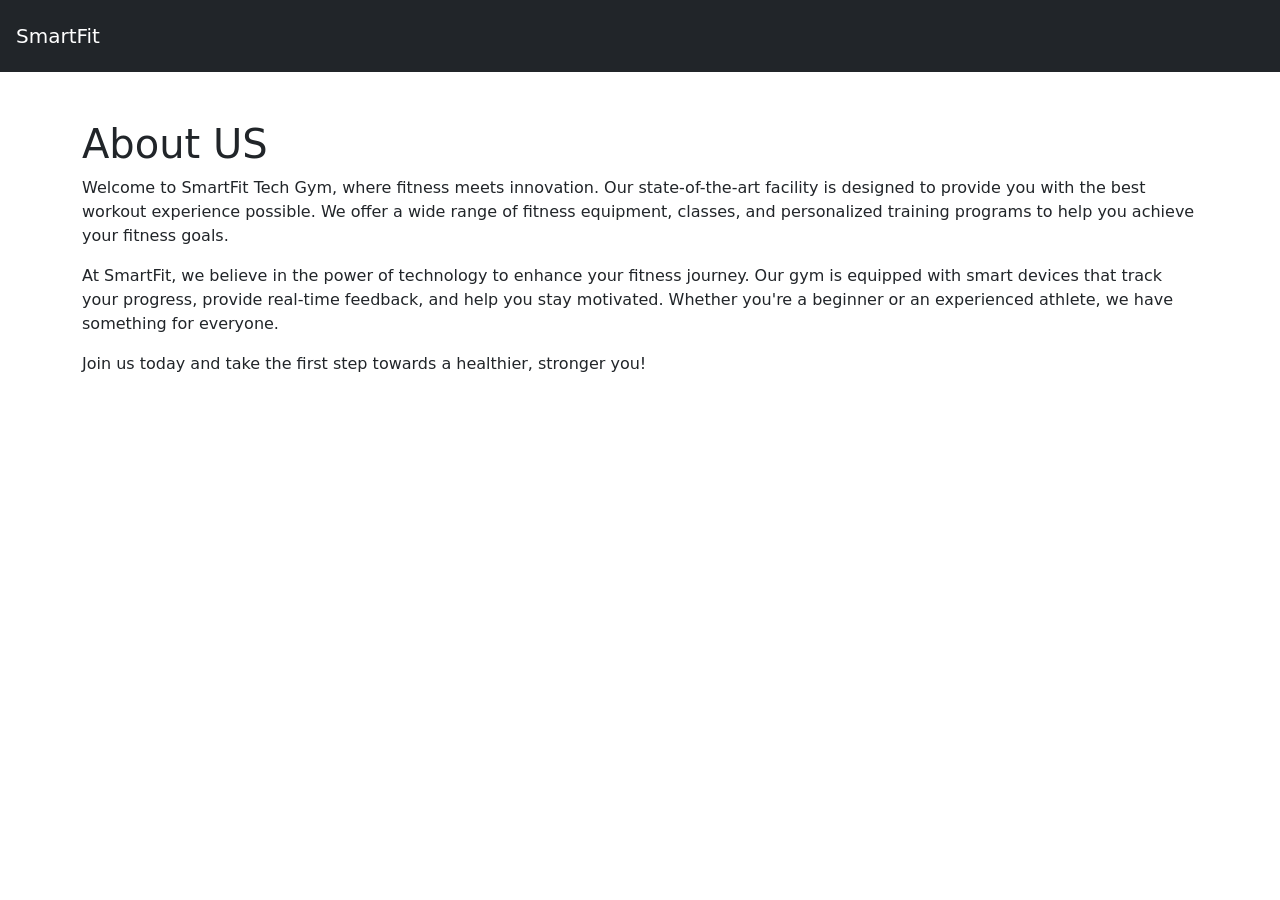
==== about.html @ f925e660 "Creating ABOUT page" ====
<!DOCTYPE html>
<html lang="en">
<head>
    <meta charset="UTF-8">
    <meta name="viewport" content="width=device-width, initial-scale=1.0">
    <title> About</title>

    <link
    href="https://cdn.jsdelivr.net/npm/bootstrap@5.3.0/dist/css/bootstrap.min.css" rel="stylesheet">
    <link rel="stylesheet" href="css/styles.css">
</head>
<body>
   <nav class = " navbar navbar-dark bg-dark p-3">
   <a href="index.html" class="navbar-brand">SmartFit</a>

   </nav>
   <div class="container mt-5">
    <h1>About US</h1>
    <p>Welcome to SmartFit Tech Gym, where fitness meets innovation. Our state-of-the-art facility is designed to provide you with the best workout experience possible. We offer a wide range of fitness equipment, classes, and personalized training programs to help you achieve your fitness goals.</p>
    <p>At SmartFit, we believe in the power of technology to enhance your fitness journey. Our gym is equipped with smart devices that track your progress, provide real-time feedback, and help you stay motivated. Whether you're a beginner or an experienced athlete, we have something for everyone.</p>
    <p>Join us today and take the first step towards a healthier, stronger you!</p>
    </div>
    <script src ="JS/script.js"></script>
</body>
       
</html>
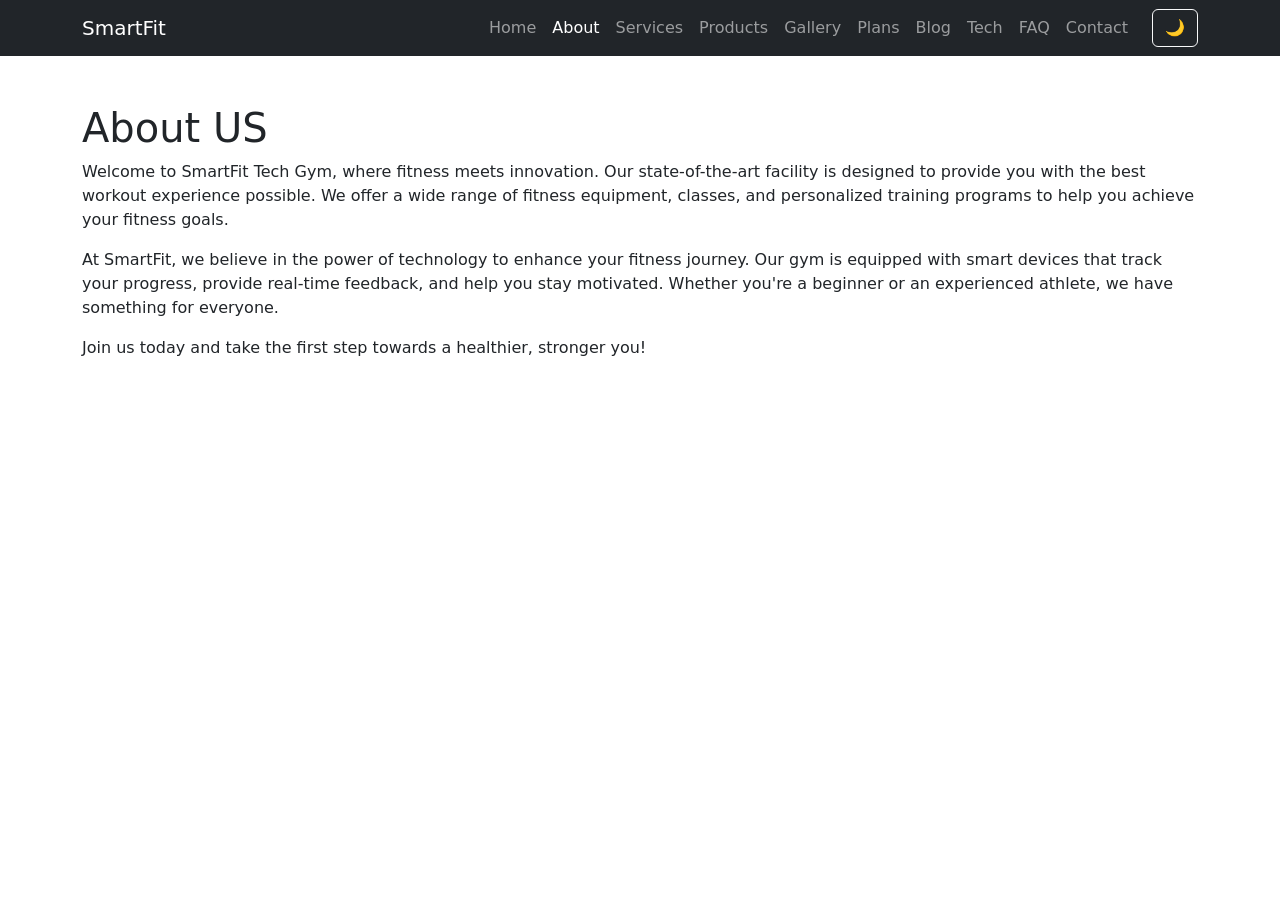
==== commit 3c2766d6: "Adding Navigation feature" ====
--- a/about.html
+++ b/about.html
@@ -10,10 +10,46 @@
     <link rel="stylesheet" href="css/styles.css">
 </head>
 <body>
-   <nav class = " navbar navbar-dark bg-dark p-3">
-   <a href="index.html" class="navbar-brand">SmartFit</a>
+  <nav class="navbar navbar-expand-lg navbar-dark bg-dark">
+    <div class="container">
+        <a class="navbar-brand" href="index.html">SmartFit</a>
 
-   </nav>
+        <button class="navbar-toggler" data-bs-toggle="collapse" data-bs-target="#nav">
+            <span class="navbar-toggler-icon"></span>
+        </button>
+
+        <div id="nav" class="collapse navbar-collapse">
+            <ul class="navbar-nav ms-auto">
+
+                <li class="nav-item"><a class="nav-link" href="index.html">Home</a></li>
+
+                <li class="nav-item"><a class="nav-link active" href="about.html">About</a></li>
+
+                <li class="nav-item"><a class="nav-link" href="services.html">Services</a></li>
+
+                <li class="nav-item"><a class="nav-link" href="products.html">Products</a></li>
+
+                <li class="nav-item"><a class="nav-link" href="gallery.html">Gallery</a></li>
+
+                <li class="nav-item"><a class="nav-link" href="plans.html">Plans</a></li>
+
+                <!-- ✅ THIS IS THE IMPORTANT LINE -->
+                <li class="nav-item"><a class="nav-link" href="blog.html">Blog</a></li>
+
+                <li class="nav-item"><a class="nav-link" href="tech.html">Tech</a></li>
+
+                <li class="nav-item"><a class="nav-link" href="faq.html">FAQ</a></li>
+
+                <li class="nav-item"><a class="nav-link" href="contact.html">Contact</a></li>
+
+            </ul>
+
+            <button onclick="toggleDarkMode()" class="btn btn-outline-light ms-3">
+                🌙
+            </button>
+        </div>
+    </div>
+</nav>
    <div class="container mt-5">
     <h1>About US</h1>
     <p>Welcome to SmartFit Tech Gym, where fitness meets innovation. Our state-of-the-art facility is designed to provide you with the best workout experience possible. We offer a wide range of fitness equipment, classes, and personalized training programs to help you achieve your fitness goals.</p>
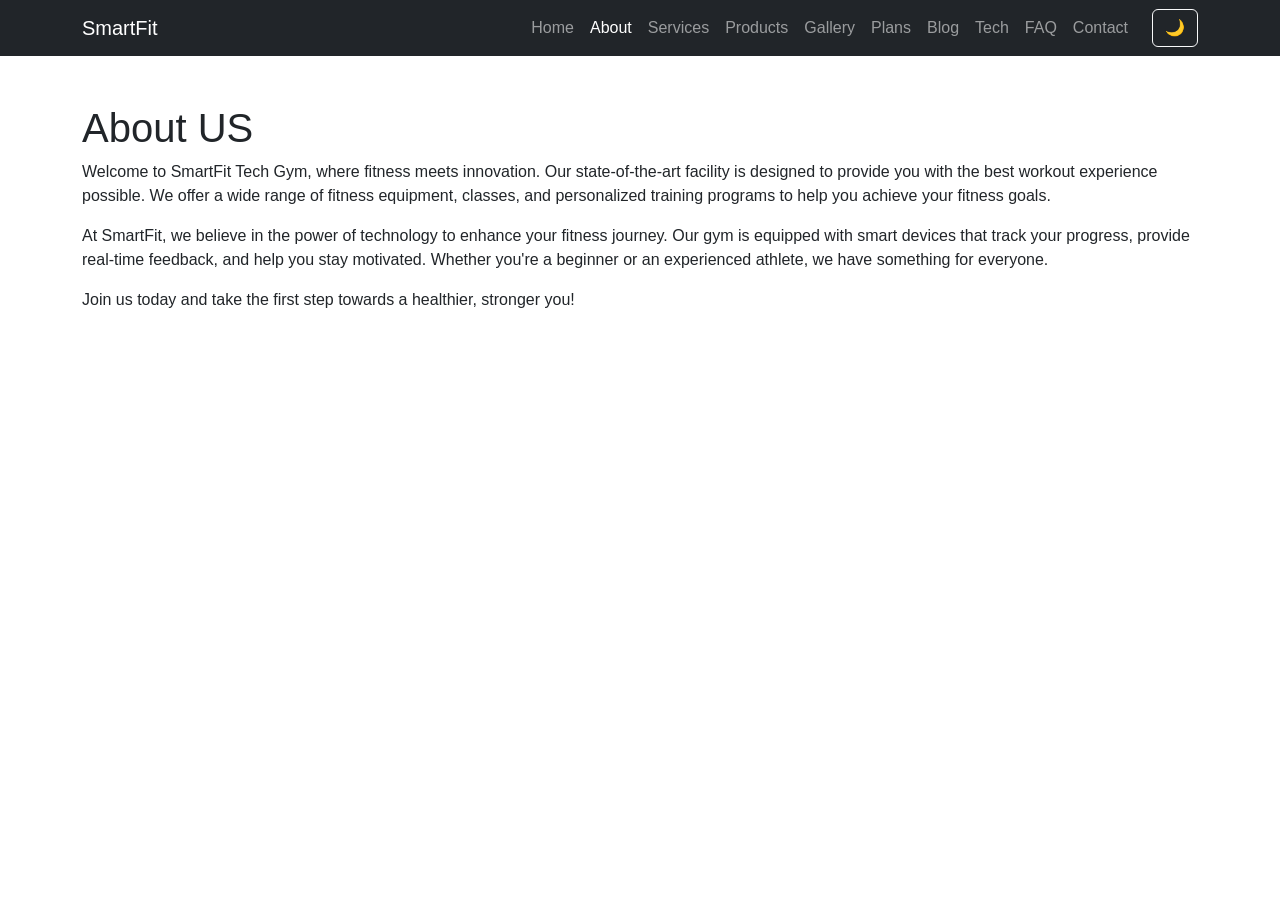
==== commit 8f2a0f2e: "Link from styles.css to style.css" ====
--- a/about.html
+++ b/about.html
@@ -7,7 +7,7 @@
 
     <link
     href="https://cdn.jsdelivr.net/npm/bootstrap@5.3.0/dist/css/bootstrap.min.css" rel="stylesheet">
-    <link rel="stylesheet" href="css/styles.css">
+    <link rel="stylesheet" href="css/style.css">
 </head>
 <body>
   <nav class="navbar navbar-expand-lg navbar-dark bg-dark">
@@ -33,7 +33,6 @@
 
                 <li class="nav-item"><a class="nav-link" href="plans.html">Plans</a></li>
 
-                <!-- ✅ THIS IS THE IMPORTANT LINE -->
                 <li class="nav-item"><a class="nav-link" href="blog.html">Blog</a></li>
 
                 <li class="nav-item"><a class="nav-link" href="tech.html">Tech</a></li>
--- a/css/style.css
+++ b/css/style.css
@@ -0,0 +1,92 @@
+/*  GENERAL  */
+body {
+    margin: 0;
+    font-family: Arial, sans-serif;
+}
+
+/*  NAVBAR */
+.navbar {
+    position: sticky;
+    top: 0;
+    z-index: 1000;
+}
+
+/*  SIGNUP BACKGROUND */
+.signup-container {
+    height: 100vh;
+    display: flex;
+    justify-content: center;
+    align-items: center;
+
+    /* Gradient background like modern apps */
+    background: linear-gradient(to right, #0d1b2a, #1b263b);
+}
+
+/*  SIGNUP CARD */
+.signup-card {
+    width: 400px;
+    background: #1b263b;
+    padding: 30px;
+    border-radius: 12px;
+    color: white;
+
+    /* Shadow for depth */
+    box-shadow: 0 0 25px rgba(0, 0, 0, 0.6);
+
+    text-align: center;
+
+    transition: 0.3s;
+}
+
+/* ✅ HOVER EFFECT */
+.signup-card:hover {
+    transform: scale(1.05);
+    box-shadow: 0 0 40px rgba(0, 123, 255, 0.7);
+}
+
+/*  INPUT FIELDS  */
+.signup-card input {
+    margin-bottom: 15px;
+    border-radius: 8px;
+    padding: 10px;
+}
+
+/*  BUTTON  */
+.signup-card button {
+    border-radius: 8px;
+    font-weight: bold;
+}
+
+/* LINK  */
+.signup-card a {
+    color: #00c3ff;
+    text-decoration: none;
+}
+
+.signup-card a:hover {
+    text-decoration: underline;
+}
+
+/*  DARK MODE  */
+.dark-mode {
+    background-color: #121212;
+    color: white;
+}
+
+/*  RESPONSIVE  */
+@media (max-width: 768px) {
+    .signup-card {
+        width: 90%;
+    }
+}
+
+.hero {
+    height: 400px;
+
+    /* ✅ background image */
+   background: url("../images/gymbackground.jpg") no-repeat center center/cover;
+
+    display: flex;
+    align-items: center;
+    justify-content: center;
+}
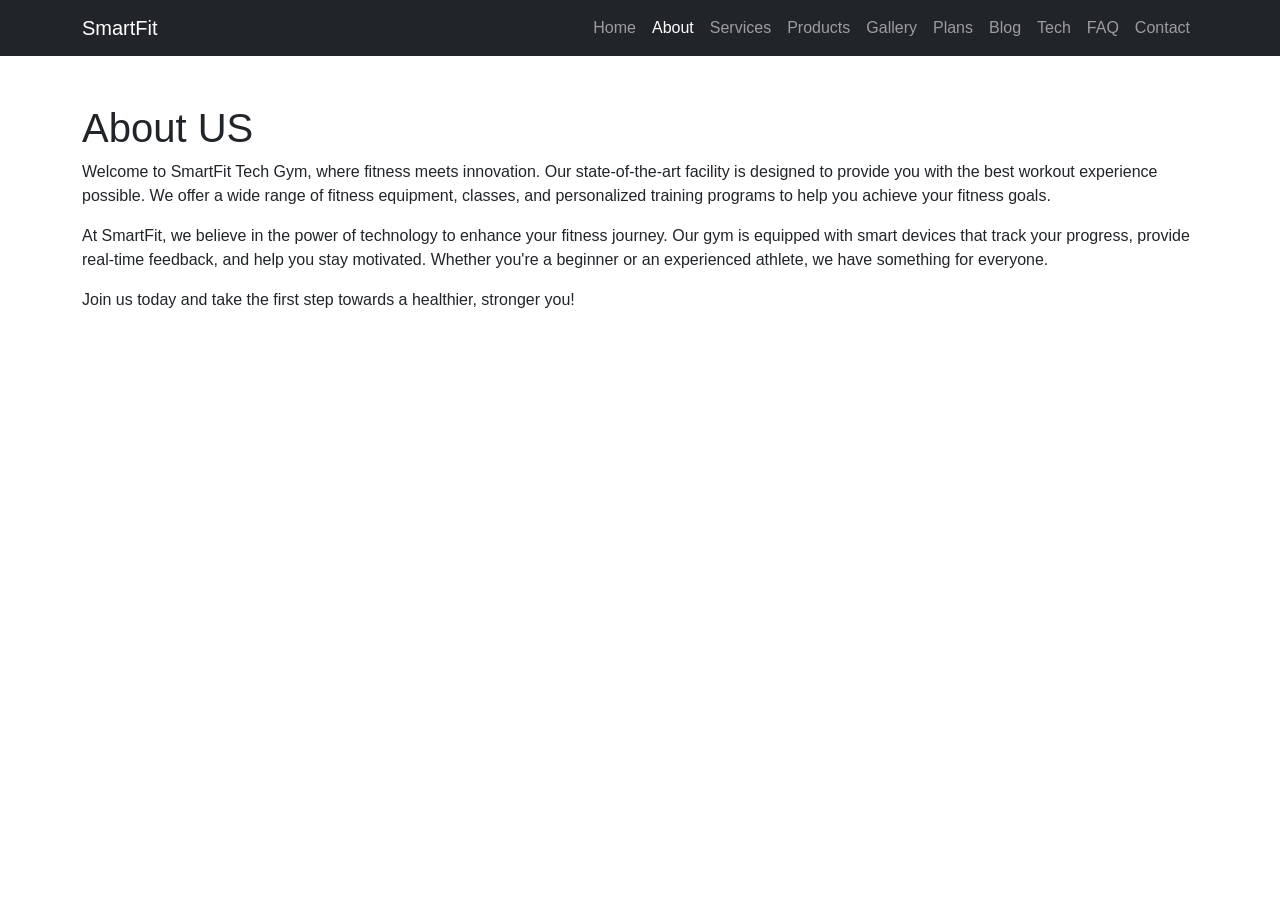
==== commit 9a5f2112: "Enhance UI functionality: add product search, improve form validation, remove dark mode, and fix lay" ====
--- a/about.html
+++ b/about.html
@@ -43,9 +43,7 @@
 
             </ul>
 
-            <button onclick="toggleDarkMode()" class="btn btn-outline-light ms-3">
-                🌙
-            </button>
+          
         </div>
     </div>
 </nav>
@@ -55,7 +53,8 @@
     <p>At SmartFit, we believe in the power of technology to enhance your fitness journey. Our gym is equipped with smart devices that track your progress, provide real-time feedback, and help you stay motivated. Whether you're a beginner or an experienced athlete, we have something for everyone.</p>
     <p>Join us today and take the first step towards a healthier, stronger you!</p>
     </div>
-    <script src ="JS/script.js"></script>
+    <script src ="js/script.js"></script>
+    <script src="https://cdn.jsdelivr.net/npm/bootstrap@5.3.0/dist/js/bootstrap.bundle.min.js"></script>
 </body>
        
 </html>
--- a/css/style.css
+++ b/css/style.css
@@ -67,11 +67,6 @@
     text-decoration: underline;
 }
 
-/*  DARK MODE  */
-.dark-mode {
-    background-color: #121212;
-    color: white;
-}
 
 /*  RESPONSIVE  */
 @media (max-width: 768px) {
@@ -83,7 +78,7 @@
 .hero {
     height: 400px;
 
-    /* ✅ background image */
+    /*  background image */
    background: url("../images/gymbackground.jpg") no-repeat center center/cover;
 
     display: flex;
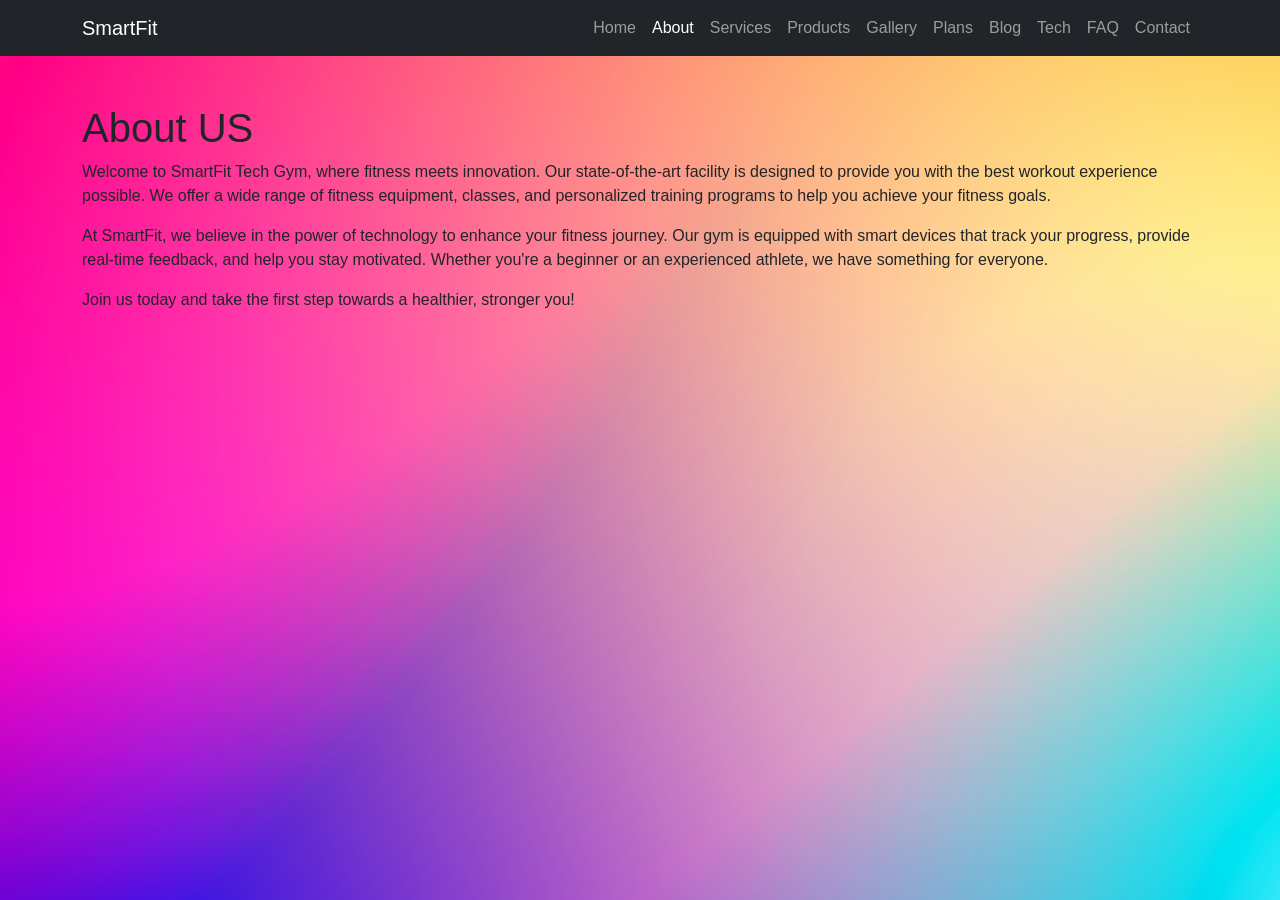
==== commit 81eacfc2: "Added background images to all pages and improved layout readability using body classes and CSS styl" ====
--- a/about.html
+++ b/about.html
@@ -9,7 +9,7 @@
     href="https://cdn.jsdelivr.net/npm/bootstrap@5.3.0/dist/css/bootstrap.min.css" rel="stylesheet">
     <link rel="stylesheet" href="css/style.css">
 </head>
-<body>
+<body class="about-bg">
   <nav class="navbar navbar-expand-lg navbar-dark bg-dark">
     <div class="container">
         <a class="navbar-brand" href="index.html">SmartFit</a>
--- a/css/style.css
+++ b/css/style.css
@@ -1,87 +1,96 @@
-/*  GENERAL  */
+/* GENERAL */
 body {
     margin: 0;
     font-family: Arial, sans-serif;
+
+    /* ✅ ADDED */
+    min-height: 100vh;
+    background-size: cover;
+    background-position: center;
 }
 
-/*  NAVBAR */
 .navbar {
     position: sticky;
     top: 0;
     z-index: 1000;
 }
 
-/*  SIGNUP BACKGROUND */
-.signup-container {
-    height: 100vh;
+/* HERO */
+.hero {
+    height: 90vh;
+    background: url("../images/gymbackground.jpg") center/cover no-repeat;
     display: flex;
+    align-items: center;
     justify-content: center;
-    align-items: center;
-
-    /* Gradient background like modern apps */
-    background: linear-gradient(to right, #0d1b2a, #1b263b);
+    text-align: center;
 }
 
-/*  SIGNUP CARD */
-.signup-card {
-    width: 400px;
-    background: #1b263b;
-    padding: 30px;
-    border-radius: 12px;
-    color: white;
+/* MAIN SECTION BACKGROUND  */
+.main-section {
+    background: url("../images/background1.jpg") center/cover no-repeat;
+    padding: 100px 0;
+}
 
-    /* Shadow for depth */
-    box-shadow: 0 0 25px rgba(0, 0, 0, 0.6);
-
-    text-align: center;
-
+/* BOXES */
+.feature-box,
+.product-box {
+    background: rgba(224, 240, 255, 0.9); /* transparent light blue */
+    border-radius: 20px;
     transition: 0.3s;
 }
 
-/* ✅ HOVER EFFECT */
-.signup-card:hover {
-    transform: scale(1.05);
-    box-shadow: 0 0 40px rgba(0, 123, 255, 0.7);
+/* HOVER EFFECT */
+.feature-box:hover,
+.product-box:hover {
+    transform: translateY(-8px);
+    box-shadow: 0 8px 20px rgba(0, 0, 0, 0.2);
 }
 
-/*  INPUT FIELDS  */
-.signup-card input {
-    margin-bottom: 15px;
-    border-radius: 8px;
-    padding: 10px;
+/*  TEXT ON BACKGROUND */
+.main-section h2,
+.main-section h3,
+.main-section h5,
+.main-section p {
+    color: rgb(245, 10, 10);
 }
 
-/*  BUTTON  */
-.signup-card button {
-    border-radius: 8px;
-    font-weight: bold;
+/* ✅ ADDED PAGE BACKGROUNDS */
+.about-bg {
+    background: url("../images/background1.jpg") center/cover no-repeat;
 }
 
-/* LINK  */
-.signup-card a {
-    color: #00c3ff;
-    text-decoration: none;
+.contact-bg {
+    background: url("../images/contact.jpg") center/cover no-repeat;
 }
 
-.signup-card a:hover {
-    text-decoration: underline;
+.services-bg {
+    background: url("../images/services.jpg") center/cover no-repeat;
 }
 
-
-/*  RESPONSIVE  */
-@media (max-width: 768px) {
-    .signup-card {
-        width: 90%;
-    }
+.products-bg {
+    background: url("../images/products.jpg") center/cover no-repeat;
 }
 
-.hero {
-    height: 400px;
+.blog-bg {
+    background: url("../images/blog.jpg") center/cover no-repeat;
+}
 
-    /*  background image */
-   background: url("../images/gymbackground.jpg") no-repeat center center/cover;
+.faq-bg {
+    background: url("../images/faq.jpg") center/cover no-repeat;
+}
 
-    display: flex;
-    align-items: center;
-    justify-content: center;
+.tech-bg {
+    background: url("../images/tech.jpg") center/cover no-repeat;
 }
+
+.gallery-bg {
+    background: url("../images/gallery.jpg") center/cover no-repeat;
+}
+
+.plans-bg {
+    background: url("../images/plans.jpg") center/cover no-repeat;
+}
+
+.signup-bg {
+    background: url("../images/signup.jpg") center/cover no-repeat;
+}
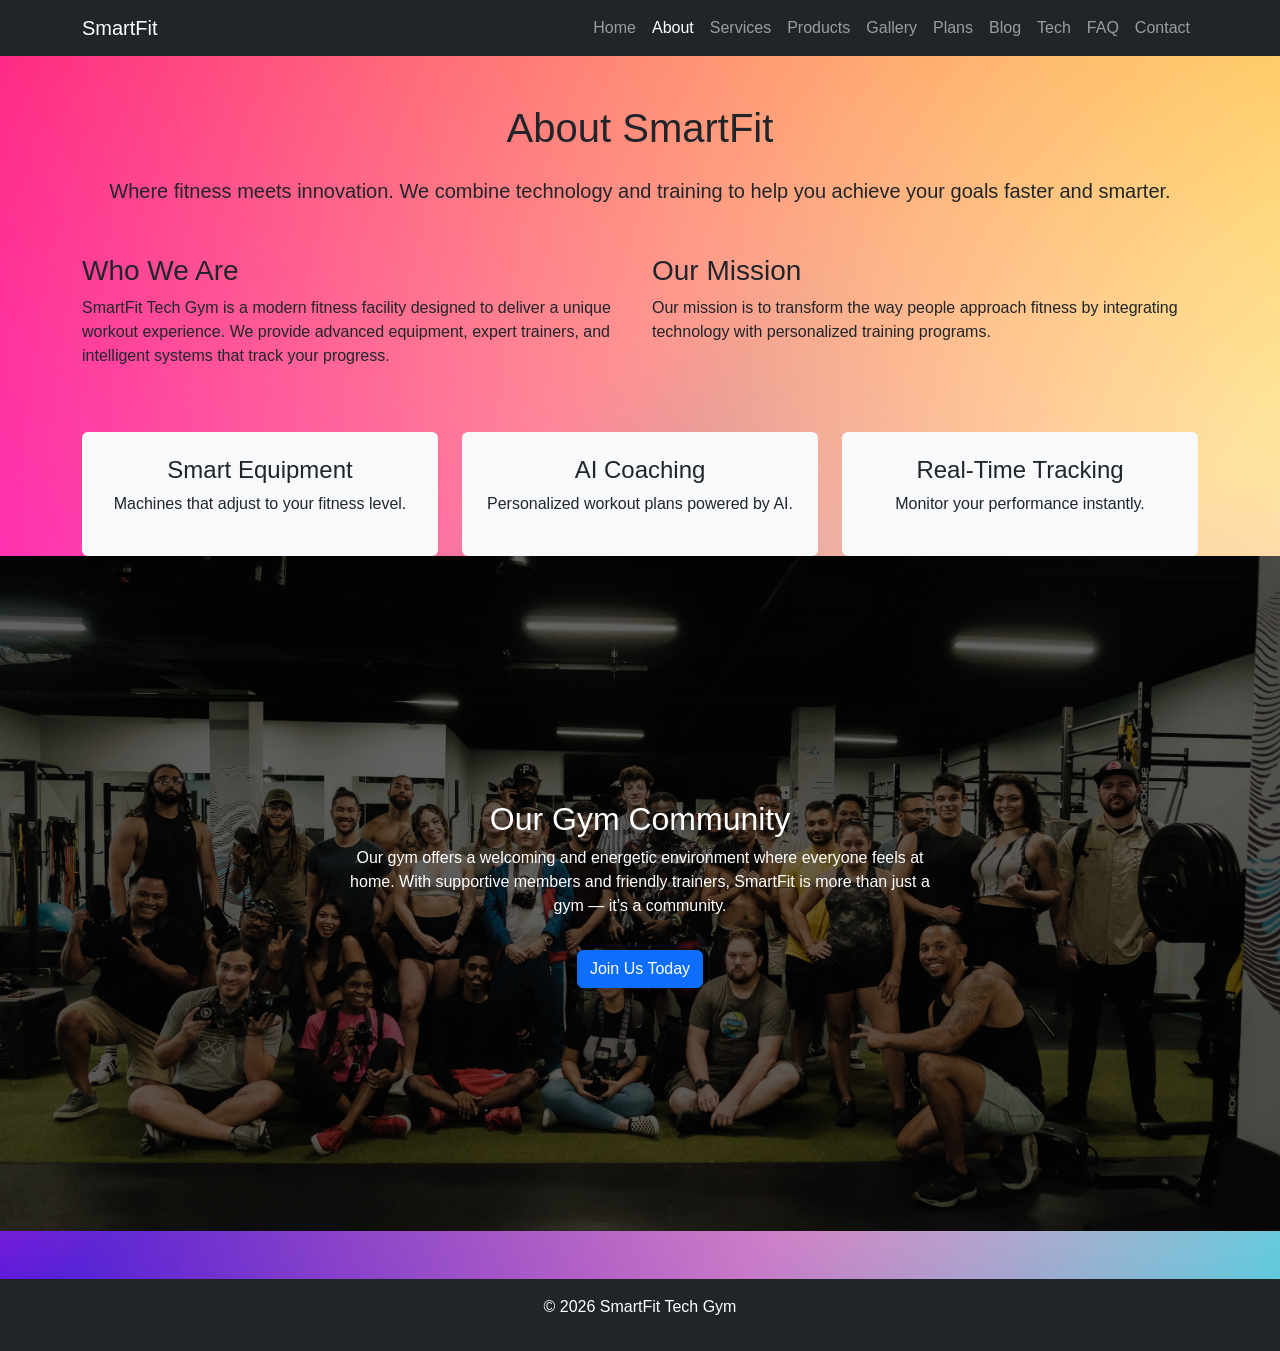
==== commit f20ff4aa: "Upgrade About page with improved layout, feature highlights, and a full-width community section show" ====
--- a/about.html
+++ b/about.html
@@ -3,14 +3,16 @@
 <head>
     <meta charset="UTF-8">
     <meta name="viewport" content="width=device-width, initial-scale=1.0">
-    <title> About</title>
+    <title>About - SmartFit</title>
 
-    <link
-    href="https://cdn.jsdelivr.net/npm/bootstrap@5.3.0/dist/css/bootstrap.min.css" rel="stylesheet">
+    <link href="https://cdn.jsdelivr.net/npm/bootstrap@5.3.0/dist/css/bootstrap.min.css" rel="stylesheet">
     <link rel="stylesheet" href="css/style.css">
 </head>
+
 <body class="about-bg">
-  <nav class="navbar navbar-expand-lg navbar-dark bg-dark">
+
+<!-- NAVBAR -->
+<nav class="navbar navbar-expand-lg navbar-dark bg-dark">
     <div class="container">
         <a class="navbar-brand" href="index.html">SmartFit</a>
 
@@ -20,41 +22,101 @@
 
         <div id="nav" class="collapse navbar-collapse">
             <ul class="navbar-nav ms-auto">
-
                 <li class="nav-item"><a class="nav-link" href="index.html">Home</a></li>
-
                 <li class="nav-item"><a class="nav-link active" href="about.html">About</a></li>
-
                 <li class="nav-item"><a class="nav-link" href="services.html">Services</a></li>
-
                 <li class="nav-item"><a class="nav-link" href="products.html">Products</a></li>
-
                 <li class="nav-item"><a class="nav-link" href="gallery.html">Gallery</a></li>
-
                 <li class="nav-item"><a class="nav-link" href="plans.html">Plans</a></li>
-
                 <li class="nav-item"><a class="nav-link" href="blog.html">Blog</a></li>
-
                 <li class="nav-item"><a class="nav-link" href="tech.html">Tech</a></li>
-
                 <li class="nav-item"><a class="nav-link" href="faq.html">FAQ</a></li>
-
                 <li class="nav-item"><a class="nav-link" href="contact.html">Contact</a></li>
-
             </ul>
-
-          
         </div>
     </div>
 </nav>
-   <div class="container mt-5">
-    <h1>About US</h1>
-    <p>Welcome to SmartFit Tech Gym, where fitness meets innovation. Our state-of-the-art facility is designed to provide you with the best workout experience possible. We offer a wide range of fitness equipment, classes, and personalized training programs to help you achieve your fitness goals.</p>
-    <p>At SmartFit, we believe in the power of technology to enhance your fitness journey. Our gym is equipped with smart devices that track your progress, provide real-time feedback, and help you stay motivated. Whether you're a beginner or an experienced athlete, we have something for everyone.</p>
-    <p>Join us today and take the first step towards a healthier, stronger you!</p>
+
+<!-- MAIN CONTENT -->
+<div class="container mt-5">
+
+    <h1 class="text-center mb-4">About SmartFit</h1>
+
+    <p class="lead text-center">
+        Where fitness meets innovation. We combine technology and training 
+        to help you achieve your goals faster and smarter.
+    </p>
+
+    <div class="row mt-5">
+
+        <div class="col-md-6">
+            <h3>Who We Are</h3>
+            <p>
+                SmartFit Tech Gym is a modern fitness facility designed to deliver
+                a unique workout experience. We provide advanced equipment, 
+                expert trainers, and intelligent systems that track your progress.
+            </p>
+        </div>
+
+        <div class="col-md-6">
+            <h3>Our Mission</h3>
+            <p>
+                Our mission is to transform the way people approach fitness 
+                by integrating technology with personalized training programs.
+            </p>
+        </div>
+
     </div>
-    <script src ="js/script.js"></script>
-    <script src="https://cdn.jsdelivr.net/npm/bootstrap@5.3.0/dist/js/bootstrap.bundle.min.js"></script>
+
+    <!-- FEATURES -->
+    <div class="row mt-5 text-center">
+
+        <div class="col-md-4">
+            <div class="p-4 bg-light rounded">
+                <h4>Smart Equipment</h4>
+                <p>Machines that adjust to your fitness level.</p>
+            </div>
+        </div>
+
+        <div class="col-md-4">
+            <div class="p-4 bg-light rounded">
+                <h4>AI Coaching</h4>
+                <p>Personalized workout plans powered by AI.</p>
+            </div>
+        </div>
+
+        <div class="col-md-4">
+            <div class="p-4 bg-light rounded">
+                <h4>Real-Time Tracking</h4>
+                <p>Monitor your performance instantly.</p>
+            </div>
+        </div>
+
+    </div>
+
+</div>
+
+<!-- ✅ COMMUNITY IMAGE SECTION -->
+<section class="community-section d-flex align-items-center justify-content-center text-center">
+
+    <div class="overlay-text">
+        <h2>Our Gym Community</h2>
+        <p>
+            Our gym offers a welcoming and energetic environment where everyone feels at home. 
+            With supportive members and friendly trainers, SmartFit is more than just a gym 
+            — it’s a community.
+        </p>
+        <a href="plans.html" class="btn btn-primary mt-3">Join Us Today</a>
+    </div>
+
+</section>
+
+<!-- FOOTER -->
+<footer class="bg-dark text-white text-center p-3 mt-5">
+    <p>&copy; 2026 SmartFit Tech Gym</p>
+</footer>
+
+<script src="https://cdn.jsdelivr.net/npm/bootstrap@5.3.0/dist/js/bootstrap.bundle.min.js"></script>
+
 </body>
-       
 </html>
--- a/css/style.css
+++ b/css/style.css
@@ -88,9 +88,67 @@
 }
 
 .plans-bg {
-    background: url("../images/plans.jpg") center/cover no-repeat;
+    background: url("../images/background2.jpg") center/cover no-repeat;
 }
 
 .signup-bg {
     background: url("../images/signup.jpg") center/cover no-repeat;
 }
+
+/* PLAN BOXES */
+.plan-box {
+    border-radius: 20px;
+    color: white;
+    transition: 0.3s;
+    text-align: center;
+}
+
+.plan-box li {
+    margin: 10px 0;
+}
+
+/* COLORS */
+.basic {
+    background: #6a5acd;
+}
+
+.premium {
+    background: #4CAF80;
+}
+
+.elite {
+    background: #3498db;
+}
+
+/* HOVER */
+.plan-box:hover {
+    transform: translateY(-8px);
+    box-shadow: 0 8px 20px rgba(0,0,0,0.3);
+}
+
+/* COMMUNITY IMAGE SECTION */
+.community-section {
+    height: 75vh; /* takes most of screen */
+    background: url("../images/community.jpg") center/cover no-repeat;
+    position: relative;
+}
+
+/* DARK OVERLAY */
+.community-section::before {
+    content: "";
+    position: absolute;
+    top: 0;
+    left: 0;
+    right: 0;
+    bottom: 0;
+    background: rgba(0, 0, 0, 0.6);
+}
+
+/* TEXT STYLE */
+.overlay-text {
+    position: relative;
+    color: white;
+    max-width: 600px;
+    z-index: 2;
+}
+
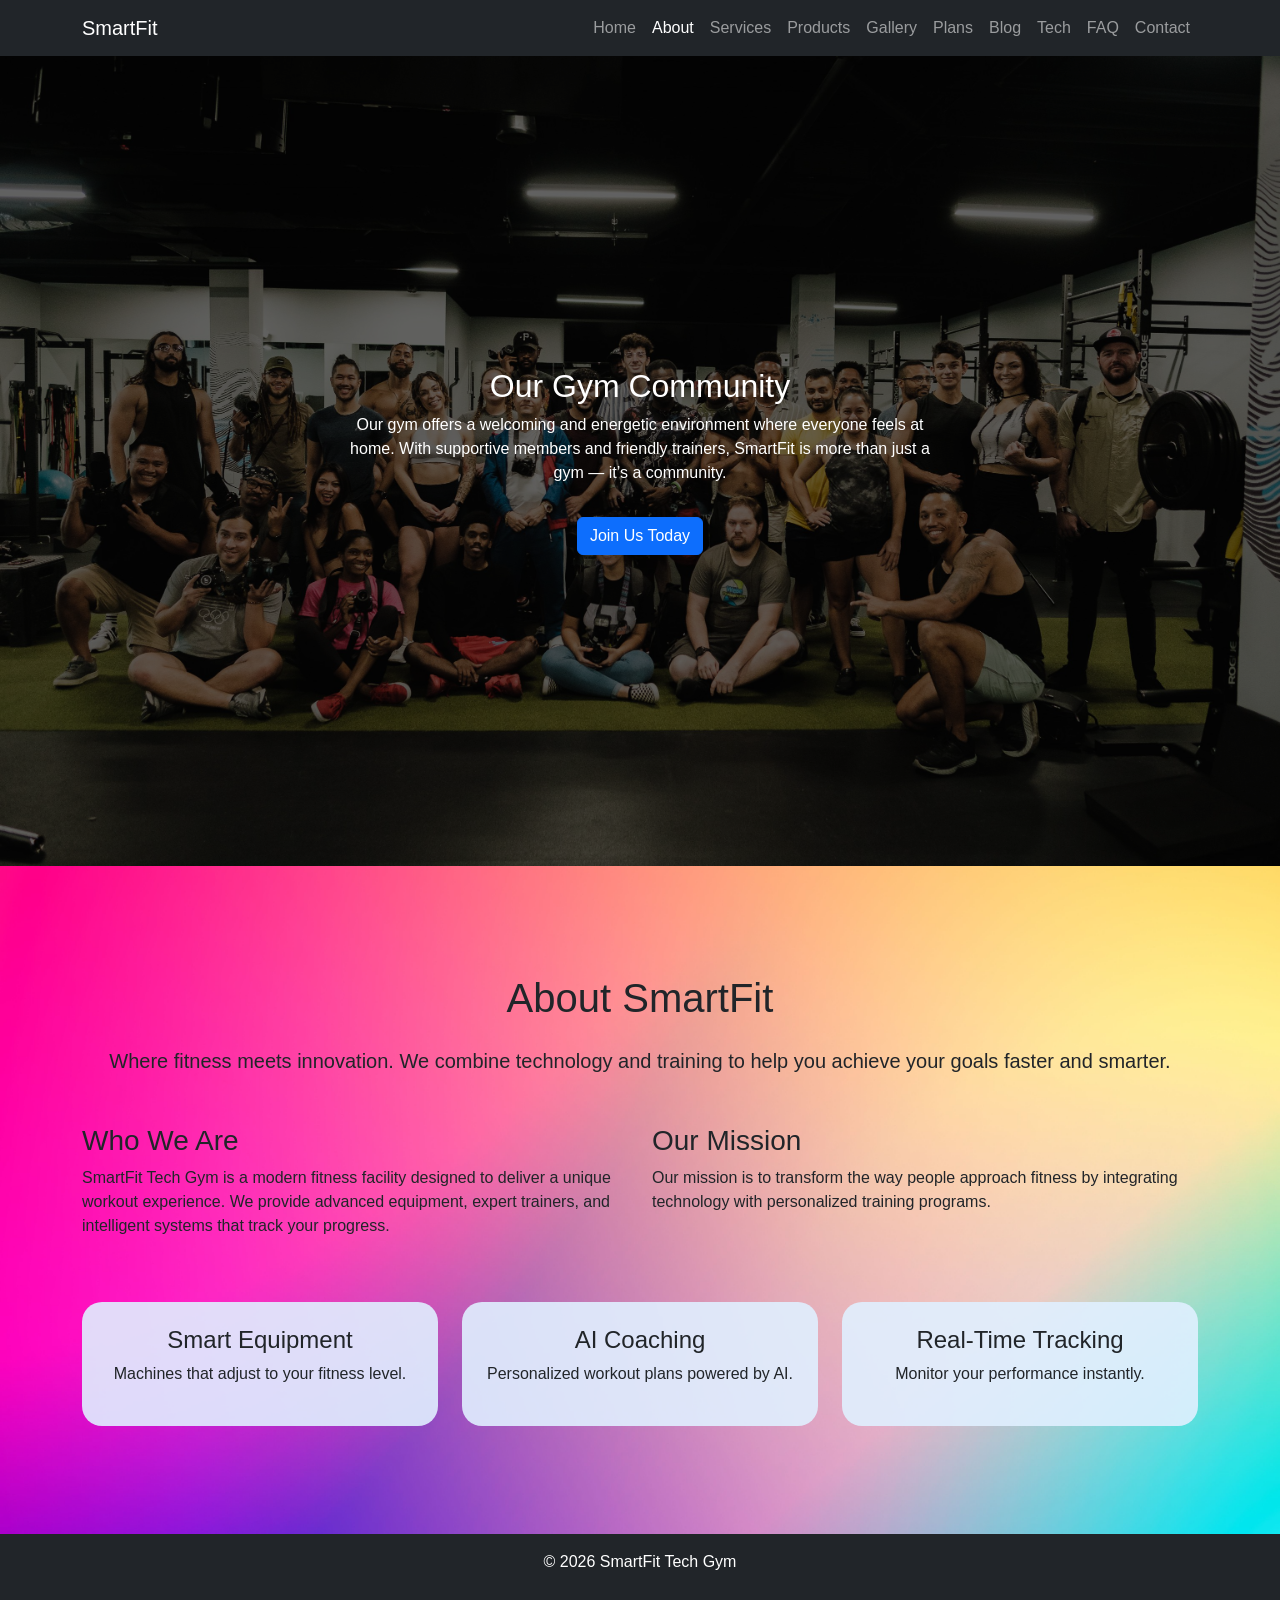
==== commit 6e0c916c: "Updated About page layout with hero section and improved styling" ====
--- a/about.html
+++ b/about.html
@@ -9,7 +9,7 @@
     <link rel="stylesheet" href="css/style.css">
 </head>
 
-<body class="about-bg">
+<body>
 
 <!-- NAVBAR -->
 <nav class="navbar navbar-expand-lg navbar-dark bg-dark">
@@ -37,24 +37,40 @@
     </div>
 </nav>
 
-<!-- MAIN CONTENT -->
-<div class="container mt-5">
+<!--  TOP COMMUNITY SECTION -->
+<section class="community-section d-flex align-items-center justify-content-center text-center">
 
-    <h1 class="text-center mb-4">About SmartFit</h1>
+    <div class="overlay-text">
+        <h2>Our Gym Community</h2>
+        <p>
+            Our gym offers a welcoming and energetic environment where everyone feels at home.
+            With supportive members and friendly trainers, SmartFit is more than just a gym — it’s a community.
+        </p>
+        <a href="plans.html" class="btn btn-primary mt-3">Join Us Today</a>
+    </div>
 
-    <p class="lead text-center">
+</section>
+
+<!--  ABOUT SECTION WITH BACKGROUND -->
+<section class="about-section">
+<div class="container py-5 text-center">
+
+    <!-- TITLE -->
+    <h1 class="mb-4">About SmartFit</h1>
+
+    <p class="lead mb-5">
         Where fitness meets innovation. We combine technology and training 
         to help you achieve your goals faster and smarter.
     </p>
 
-    <div class="row mt-5">
+    <!-- WHO & MISSION -->
+    <div class="row text-start mt-4">
 
         <div class="col-md-6">
             <h3>Who We Are</h3>
             <p>
-                SmartFit Tech Gym is a modern fitness facility designed to deliver
-                a unique workout experience. We provide advanced equipment, 
-                expert trainers, and intelligent systems that track your progress.
+                SmartFit Tech Gym is a modern fitness facility designed to deliver a unique workout experience. 
+                We provide advanced equipment, expert trainers, and intelligent systems that track your progress.
             </p>
         </div>
 
@@ -69,24 +85,24 @@
     </div>
 
     <!-- FEATURES -->
-    <div class="row mt-5 text-center">
+    <div class="row mt-5">
 
         <div class="col-md-4">
-            <div class="p-4 bg-light rounded">
+            <div class="feature-box p-4">
                 <h4>Smart Equipment</h4>
                 <p>Machines that adjust to your fitness level.</p>
             </div>
         </div>
 
         <div class="col-md-4">
-            <div class="p-4 bg-light rounded">
+            <div class="feature-box p-4">
                 <h4>AI Coaching</h4>
                 <p>Personalized workout plans powered by AI.</p>
             </div>
         </div>
 
         <div class="col-md-4">
-            <div class="p-4 bg-light rounded">
+            <div class="feature-box p-4">
                 <h4>Real-Time Tracking</h4>
                 <p>Monitor your performance instantly.</p>
             </div>
@@ -95,28 +111,14 @@
     </div>
 
 </div>
-
-<!-- ✅ COMMUNITY IMAGE SECTION -->
-<section class="community-section d-flex align-items-center justify-content-center text-center">
-
-    <div class="overlay-text">
-        <h2>Our Gym Community</h2>
-        <p>
-            Our gym offers a welcoming and energetic environment where everyone feels at home. 
-            With supportive members and friendly trainers, SmartFit is more than just a gym 
-            — it’s a community.
-        </p>
-        <a href="plans.html" class="btn btn-primary mt-3">Join Us Today</a>
-    </div>
-
 </section>
 
 <!-- FOOTER -->
-<footer class="bg-dark text-white text-center p-3 mt-5">
+<footer class="bg-dark text-white text-center p-3">
     <p>&copy; 2026 SmartFit Tech Gym</p>
 </footer>
 
 <script src="https://cdn.jsdelivr.net/npm/bootstrap@5.3.0/dist/js/bootstrap.bundle.min.js"></script>
 
 </body>
-</html>+</html>
--- a/css/style.css
+++ b/css/style.css
@@ -3,7 +3,6 @@
     margin: 0;
     font-family: Arial, sans-serif;
 
-    /* ✅ ADDED */
     min-height: 100vh;
     background-size: cover;
     background-position: center;
@@ -25,7 +24,7 @@
     text-align: center;
 }
 
-/* MAIN SECTION BACKGROUND  */
+/* MAIN SECTION */
 .main-section {
     background: url("../images/background1.jpg") center/cover no-repeat;
     padding: 100px 0;
@@ -34,19 +33,19 @@
 /* BOXES */
 .feature-box,
 .product-box {
-    background: rgba(224, 240, 255, 0.9); /* transparent light blue */
+    background: rgba(224, 240, 255, 0.9);
     border-radius: 20px;
     transition: 0.3s;
 }
 
-/* HOVER EFFECT */
+/* HOVER */
 .feature-box:hover,
 .product-box:hover {
     transform: translateY(-8px);
     box-shadow: 0 8px 20px rgba(0, 0, 0, 0.2);
 }
 
-/*  TEXT ON BACKGROUND */
+/* TEXT */
 .main-section h2,
 .main-section h3,
 .main-section h5,
@@ -54,48 +53,19 @@
     color: rgb(245, 10, 10);
 }
 
-/* ✅ ADDED PAGE BACKGROUNDS */
-.about-bg {
-    background: url("../images/background1.jpg") center/cover no-repeat;
-}
-
-.contact-bg {
-    background: url("../images/contact.jpg") center/cover no-repeat;
-}
-
-.services-bg {
-    background: url("../images/services.jpg") center/cover no-repeat;
-}
-
-.products-bg {
-    background: url("../images/products.jpg") center/cover no-repeat;
-}
-
-.blog-bg {
-    background: url("../images/blog.jpg") center/cover no-repeat;
-}
-
-.faq-bg {
-    background: url("../images/faq.jpg") center/cover no-repeat;
-}
-
-.tech-bg {
-    background: url("../images/tech.jpg") center/cover no-repeat;
-}
-
-.gallery-bg {
-    background: url("../images/gallery.jpg") center/cover no-repeat;
-}
-
-.plans-bg {
-    background: url("../images/background2.jpg") center/cover no-repeat;
-}
-
-.signup-bg {
-    background: url("../images/signup.jpg") center/cover no-repeat;
-}
-
-/* PLAN BOXES */
+/* PAGE BACKGROUNDS */
+.about-bg { background: url("../images/background1.jpg") center/cover no-repeat; }
+.contact-bg { background: #e6f0f5; } 
+.services-bg { background: url("../images/services.jpg") center/cover no-repeat; }
+.products-bg { background: url("../images/products.jpg") center/cover no-repeat; }
+.blog-bg { background: url("../images/blog.jpg") center/cover no-repeat; }
+.faq-bg { background: url("../images/faq.jpg") center/cover no-repeat; }
+.tech-bg { background: url("../images/tech.jpg") center/cover no-repeat; }
+.gallery-bg { background: url("../images/gallery.jpg") center/cover no-repeat; }
+.plans-bg { background: url("../images/background2.jpg") center/cover no-repeat; }
+.signup-bg { background: url("../images/signup.jpg") center/cover no-repeat; }
+
+/* PLAN BOX */
 .plan-box {
     border-radius: 20px;
     color: white;
@@ -107,44 +77,34 @@
     margin: 10px 0;
 }
 
-/* COLORS */
-.basic {
-    background: #6a5acd;
-}
-
-.premium {
-    background: #4CAF80;
-}
-
-.elite {
-    background: #3498db;
-}
-
-/* HOVER */
+.basic { background: #6a5acd; }
+.premium { background: #4CAF80; }
+.elite { background: #3498db; }
+
 .plan-box:hover {
     transform: translateY(-8px);
     box-shadow: 0 8px 20px rgba(0,0,0,0.3);
 }
 
-/* COMMUNITY IMAGE SECTION */
+/* COMMUNITY */
 .community-section {
-    height: 75vh; /* takes most of screen */
+    height: 90vh;
     background: url("../images/community.jpg") center/cover no-repeat;
     position: relative;
 }
 
-/* DARK OVERLAY */
 .community-section::before {
     content: "";
     position: absolute;
-    top: 0;
-    left: 0;
-    right: 0;
-    bottom: 0;
-    background: rgba(0, 0, 0, 0.6);
-}
-
-/* TEXT STYLE */
+    inset: 0;
+    background: rgba(0,0,0,0.6);
+}
+
+.about-section {
+    background: url("../images/background1.jpg") center/cover no-repeat;
+    padding: 60px 0;
+}
+
 .overlay-text {
     position: relative;
     color: white;
@@ -152,3 +112,194 @@
     z-index: 2;
 }
 
+/* SERVICES */
+.services-highlight {
+    height: 75vh;
+    background: url("../images/bg-services.jpg") center/cover no-repeat;
+    position: relative;
+}
+
+.services-highlight::before {
+    content: "";
+    position: absolute;
+    inset: 0;
+    background: rgba(0,0,0,0.6);
+}
+
+/* FAQ SPLIT TOP */
+.faq-top-section {
+    width: 100%;
+}
+
+.faq-image {
+    background: url("../images/faq.jpg") center/cover no-repeat;
+    min-height: 500px;
+}
+
+.faq-content {
+    background: white;
+}
+
+.faq-item h5 {
+    font-weight: bold;
+}
+
+.faq-item p {
+    color: #555;
+}
+
+/* FAQ BOTTOM */
+.faq-bottom {
+    height: 70vh;
+    background: url("../images/background1.jpg") center/cover no-repeat;
+    display: flex;
+    justify-content: center;
+    align-items: center;
+    position: relative;
+}
+
+.faq-bottom::before {
+    content: "";
+    position: absolute;
+    inset: 0;
+    background: rgba(0,0,0,0.6);
+}
+
+.faq-bottom .overlay-text {
+    position: relative;
+    color: white;
+    z-index: 2;
+}
+
+/* BLOG */
+.blog-card {
+    border-radius: 10px;
+    transition: 0.3s;
+}
+
+.blog-card:hover {
+    transform: translateY(-5px);
+}
+
+.blog-highlight {
+    height: 70vh;
+    background: url("../images/blog.jpg") center/cover no-repeat;
+    position: relative;
+}
+
+.blog-highlight::before {
+    content: "";
+    position: absolute;
+    inset: 0;
+    background: rgba(0,0,0,0.6);
+}
+
+/* TECH */
+.tech-card {
+    background: white;
+    border-radius: 10px;
+    transition: 0.3s;
+}
+
+.tech-card:hover {
+    transform: translateY(-5px);
+}
+
+.tech-highlight {
+    height: 70vh;
+    background: url("../images/tech.jpg") center/cover no-repeat;
+    position: relative;
+}
+
+.tech-highlight::before {
+    content: "";
+    position: absolute;
+    inset: 0;
+    background: rgba(0,0,0,0.6);
+}
+
+/*  CONTACT PAGE (NEW DESIGN) */
+
+.contact-wrapper {
+    min-height: 90vh;
+}
+
+/* Card */
+.contact-card {
+    width: 80%;
+    max-width: 900px;
+    background: white;
+    border-radius: 10px;
+    overflow: hidden;
+    margin: auto;
+    box-shadow: 0 8px 25px rgba(0,0,0,0.1);
+}
+
+/* Image side */
+.contact-image {
+    background: url("../images/background4.jpg") center/cover no-repeat;
+}
+
+/* Inputs */
+.contact-input {
+    border-radius: 20px;
+    border: none;
+    padding: 12px 15px;
+    margin-bottom: 15px;
+    background: #f2f2f2;
+}
+
+/* Button */
+.contact-btn {
+    background: #17a2b8;
+    color: white;
+    border-radius: 20px;
+    padding: 10px;
+    border: none;
+}
+
+.contact-btn:hover {
+    background: #138496;
+}
+
+/* GALLERY IMAGES */
+.gallery-img {
+    width: 100%;
+    height: 250px;
+    object-fit: cover;
+    border-radius: 10px;
+    transition: 0.3s;
+}
+
+.gallery-img:hover {
+    transform: scale(1.05);
+}
+
+/* GALLERY INFO SECTION */
+.gallery-info {
+    background: #f5f5f5;
+}
+
+/* MODAL BACKGROUND */
+.image-modal {
+    display: none;
+    position: fixed;
+    z-index: 2000;
+    left: 0;
+    top: 0;
+    width: 100%;
+    height: 100%;
+    
+    background: rgba(0, 0, 0, 0.8);
+
+    display: none;
+    justify-content: center;
+    align-items: center;
+}
+
+/* IMAGE INSIDE MODAL */
+.modal-content {
+    max-width: 75%;
+    max-height: 75%;
+    border-radius: 10px;
+}
